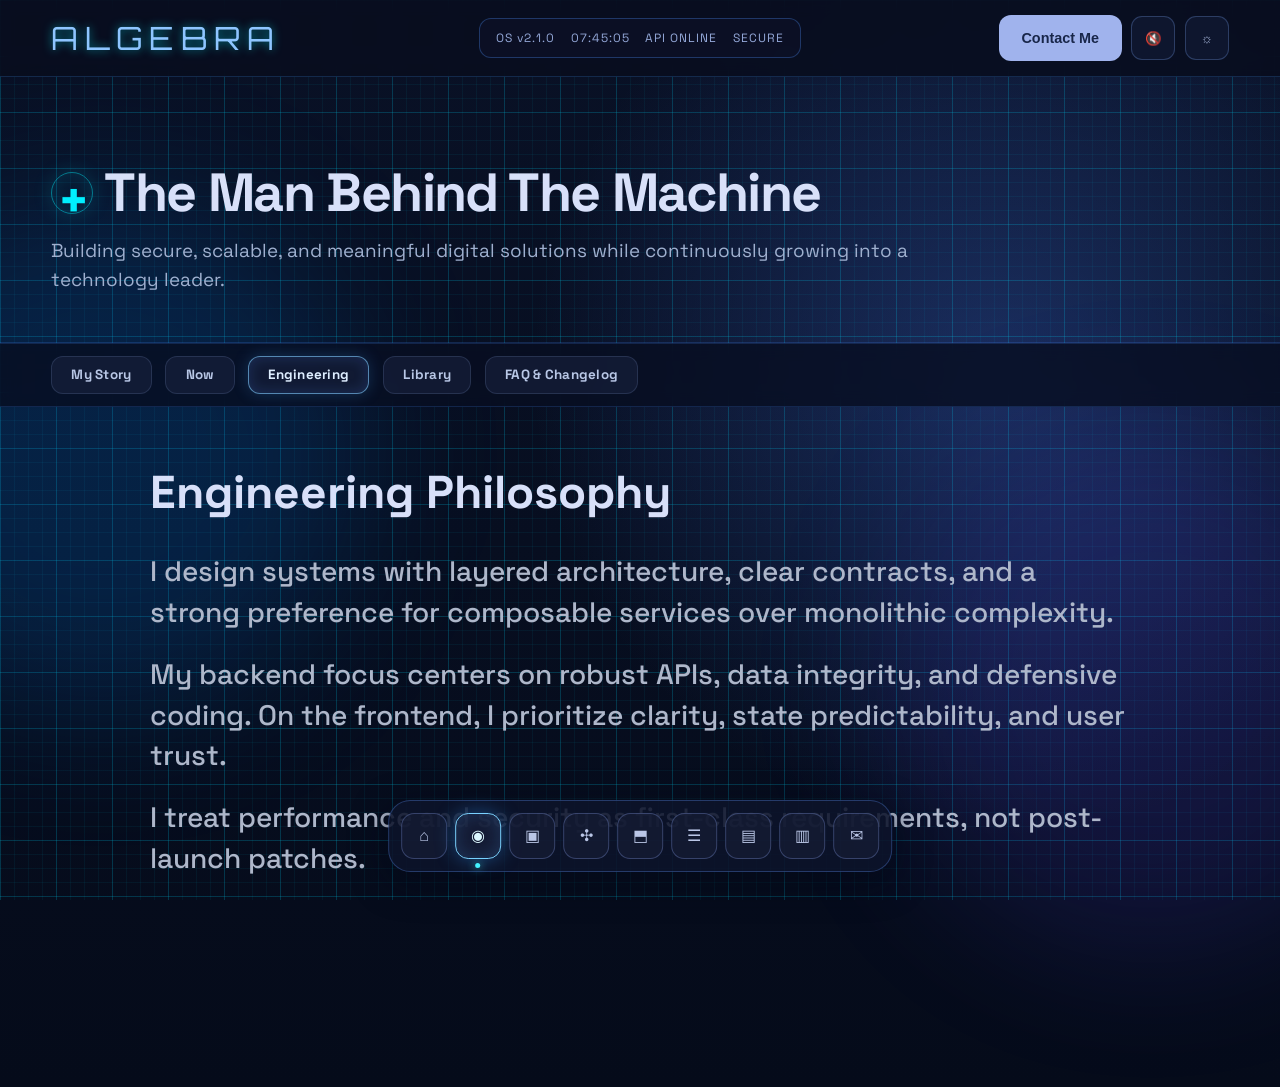
==== about-engineering.html @ c63bf6d0 "first commit" ====
<!DOCTYPE html>
<html lang="en">
  <head>
    <meta charset="UTF-8" />
    <meta name="viewport" content="width=device-width, initial-scale=1.0" />
    <title>ALGEBRA | About | Engineering</title>
    <link rel="preconnect" href="https://fonts.googleapis.com" />
    <link rel="preconnect" href="https://fonts.gstatic.com" crossorigin />
    <link href="https://fonts.googleapis.com/css2?family=Orbitron:wght@500;700&family=Space+Grotesk:wght@400;500;700&display=swap" rel="stylesheet" />
    <link rel="stylesheet" href="styles.css" />
  </head>
  <body>
    <div class="grid-bg"></div>
    <div class="ambient-glow glow-left"></div>
    <div class="ambient-glow glow-right"></div>

    <header class="topbar">
      <div class="container topbar-inner">
        <a class="logo" href="index.html">ALGEBRA</a>
        <div class="status-panel">
          <span>OS v2.1.0</span>
          <span id="clock">10:44:26</span>
          <span>API ONLINE</span>
          <span>SECURE</span>
        </div>
        <div class="topbar-actions">
          <button class="btn btn-soft" type="button">Contact Me</button>
          <button class="icon-btn" type="button" aria-label="Sound"><span>🔇</span></button>
          <button class="icon-btn" type="button" aria-label="Theme"><span>☼</span></button>
        </div>
      </div>
    </header>

    <main class="about-main">
      <section class="about-hero section">
        <div class="container">
          <h1><span class="title-chip">+</span> The Man Behind The Machine</h1>
          <p>
            Building secure, scalable, and meaningful digital solutions while continuously growing
            into a technology leader.
          </p>
        </div>
      </section>

      <section class="about-subnav-wrap">
        <div class="container">
          <nav class="about-subnav" aria-label="About Sub Pages">
            <a href="about.html">My Story</a>
            <a href="about-now.html">Now</a>
            <a href="about-engineering.html" class="active">Engineering</a>
            <a href="about-library.html">Library</a>
            <a href="about-faq.html">FAQ &amp; Changelog</a>
          </nav>
        </div>
      </section>

      <section class="about-content section">
        <div class="container about-content-inner">
          <h2 class="subpage-title">Engineering Philosophy</h2>
          <div class="about-prose">
            <p>I design systems with layered architecture, clear contracts, and a strong preference for composable services over monolithic complexity.</p>
            <p>My backend focus centers on robust APIs, data integrity, and defensive coding. On the frontend, I prioritize clarity, state predictability, and user trust.</p>
            <p>I treat performance and security as first-class requirements, not post-launch patches.</p>
          </div>
        </div>
      </section>
    </main>

    <nav class="dock" aria-label="Quick Navigation">
      <a href="index.html" aria-label="Home"><span class="dock-icon">⌂</span></a>
      <a href="about.html" class="active" aria-label="About"><span class="dock-icon">◉</span></a>
      <a href="projects.html" aria-label="Projects"><span class="dock-icon">▣</span></a>
      <a href="experience.html" aria-label="Experience"><span class="dock-icon">✣</span></a>
      <a href="services.html" aria-label="Services"><span class="dock-icon">⬒</span></a>
      <a href="cyber-command.html" aria-label="Cyber Command"><span class="dock-icon">☰</span></a>
      <a href="transmission.html" aria-label="Transmission"><span class="dock-icon">▤</span></a>
      <a href="resume.html" aria-label="Resume"><span class="dock-icon">▥</span></a>
      <a href="contact.html" aria-label="Contact"><span class="dock-icon">✉</span></a>
    </nav>

    <script src="script.js"></script>
  </body>
</html>
---- styles.css ----
:root {
  --bg-0: #060d1f;
  --bg-1: #0a1228;
  --bg-2: #0e1833;
  --line: rgba(0, 224, 255, 0.22);
  --line-soft: rgba(0, 224, 255, 0.08);
  --text: #d8e0f9;
  --muted: #9ea8c1;
  --cyan: #00f0ff;
  --cyan-soft: #00d9ff;
  --indigo: #4d63ff;
  --glass: rgba(14, 20, 41, 0.74);
  --glass-border: rgba(134, 183, 255, 0.2);
}

* {
  box-sizing: border-box;
}

html,
body {
  margin: 0;
  padding: 0;
}

html {
  scroll-behavior: smooth;
}

body {
  font-family: "Space Grotesk", sans-serif;
  color: var(--text);
  background:
    radial-gradient(circle at 78% 34%, rgba(74, 126, 255, 0.28) 0%, rgba(8, 14, 32, 0) 38%),
    linear-gradient(180deg, #091126 0%, #050b1a 100%);
  min-height: 100vh;
  line-height: 1.5;
  overflow-x: hidden;
}

a {
  color: inherit;
  text-decoration: none;
}

.grid-bg {
  position: fixed;
  inset: 0;
  pointer-events: none;
  z-index: -4;
  background-image:
    linear-gradient(to right, var(--line) 1px, transparent 1px),
    linear-gradient(to bottom, var(--line) 1px, transparent 1px),
    linear-gradient(to right, var(--line-soft) 1px, transparent 1px),
    linear-gradient(to bottom, var(--line-soft) 1px, transparent 1px);
  background-size:
    56px 56px,
    56px 56px,
    14px 14px,
    14px 14px;
  opacity: 0.72;
}

.ambient-glow {
  position: fixed;
  width: 40vw;
  height: 40vw;
  border-radius: 50%;
  filter: blur(70px);
  pointer-events: none;
  z-index: -3;
}

.glow-left {
  left: -12vw;
  top: 22vh;
  background: rgba(0, 140, 255, 0.16);
}

.glow-right {
  right: -10vw;
  top: 48vh;
  background: rgba(95, 76, 255, 0.14);
}

.container {
  width: min(1280px, 92vw);
  margin: 0 auto;
}

.section {
  padding: 5.5rem 0;
}

.topbar {
  position: sticky;
  top: 0;
  z-index: 30;
  background: rgba(8, 13, 30, 0.88);
  border-bottom: 1px solid rgba(65, 157, 255, 0.2);
  backdrop-filter: blur(8px);
}

.topbar-inner {
  min-height: 76px;
  display: grid;
  grid-template-columns: 1fr auto 1fr;
  align-items: center;
  gap: 1rem;
}

.logo {
  font-family: "Orbitron", sans-serif;
  font-size: 2rem;
  letter-spacing: 0.2em;
  color: #8ec5ff;
  text-shadow: 0 0 10px rgba(0, 242, 255, 0.6);
}

.status-panel {
  display: inline-flex;
  align-items: center;
  gap: 1rem;
  padding: 0.6rem 1rem;
  border: 1px solid rgba(79, 150, 255, 0.3);
  border-radius: 12px;
  background: rgba(14, 18, 41, 0.7);
  color: #93a7d7;
  font-size: 0.75rem;
  letter-spacing: 0.08em;
}

.topbar-actions {
  justify-self: end;
  display: flex;
  align-items: center;
  gap: 0.6rem;
}

.btn {
  border: 1px solid transparent;
  border-radius: 12px;
  font-weight: 700;
  font-size: 0.9rem;
  padding: 0.9rem 1.35rem;
  transition: 180ms ease;
}

.btn:hover {
  transform: translateY(-1px);
}

.btn-soft {
  background: rgba(173, 194, 255, 0.92);
  color: #182649;
}

.icon-btn {
  width: 44px;
  height: 44px;
  border: 1px solid rgba(128, 173, 255, 0.26);
  border-radius: 11px;
  display: grid;
  place-items: center;
  background: rgba(17, 25, 50, 0.8);
  color: #a8b7db;
}

.hero-section {
  min-height: calc(100vh - 76px);
  display: grid;
  align-items: center;
}

.page-shell {
  min-height: calc(100vh - 76px);
  display: grid;
  align-items: center;
}

.page-title-block h1 {
  margin: 0;
  font-size: clamp(2.4rem, 6vw, 4.3rem);
  line-height: 1;
}

.page-title-block p {
  margin: 1.2rem 0 0;
  color: var(--muted);
  max-width: 62ch;
  font-size: 1.08rem;
}

.about-main {
  padding-bottom: 7.5rem;
}

.about-hero {
  padding-bottom: 3rem;
  border-bottom: 1px solid rgba(72, 140, 255, 0.2);
}

.about-hero h1 {
  margin: 0;
  display: flex;
  align-items: center;
  gap: 0.7rem;
  font-size: clamp(2rem, 4.2vw, 4rem);
  line-height: 1.05;
  letter-spacing: -0.03em;
}

.title-chip {
  display: inline-grid;
  place-items: center;
  width: 42px;
  height: 42px;
  border-radius: 50%;
  border: 1px solid rgba(0, 241, 255, 0.45);
  color: #00efff;
  box-shadow: 0 0 20px rgba(0, 241, 255, 0.15), inset 0 0 20px rgba(0, 241, 255, 0.12);
}

.about-hero p {
  margin: 1rem 0 0;
  font-size: 1.18rem;
  color: #9fb0cf;
  max-width: 72ch;
}

.about-subnav-wrap {
  position: sticky;
  top: 76px;
  z-index: 20;
  background: rgba(8, 14, 33, 0.82);
  backdrop-filter: blur(8px);
  border-top: 1px solid rgba(72, 140, 255, 0.18);
  border-bottom: 1px solid rgba(72, 140, 255, 0.18);
}

.about-subnav {
  min-height: 62px;
  display: flex;
  align-items: center;
  gap: 0.85rem;
  overflow-x: auto;
  scrollbar-width: none;
}

.about-subnav::-webkit-scrollbar {
  display: none;
}

.about-subnav a {
  display: inline-flex;
  align-items: center;
  justify-content: center;
  white-space: nowrap;
  padding: 0.5rem 1.2rem;
  border-radius: 12px;
  border: 1px solid rgba(131, 158, 212, 0.18);
  background: rgba(29, 38, 67, 0.52);
  color: #b8c7e6;
  font-size: 0.84rem;
  font-weight: 700;
  letter-spacing: 0.02em;
  transition: 180ms ease;
}

.about-subnav a.active,
.about-subnav a:hover {
  border-color: rgba(124, 202, 255, 0.62);
  color: #deeeff;
  box-shadow: inset 0 0 14px rgba(84, 156, 255, 0.18), 0 0 16px rgba(66, 165, 255, 0.22);
}

.about-content {
  padding-top: 3.2rem;
}

.about-content-inner {
  width: min(980px, 92vw);
}

.about-profile-head {
  display: flex;
  align-items: center;
  gap: 1.2rem;
}

.about-profile-head img {
  width: 86px;
  height: 86px;
  border-radius: 12px;
  object-fit: cover;
  border: 1px solid rgba(136, 174, 255, 0.4);
}

.about-profile-head h2 {
  margin: 0;
  font-size: clamp(1.4rem, 2.8vw, 2.3rem);
  line-height: 1;
}

.about-profile-head p {
  margin: 0.35rem 0 0;
  color: #90a6d6;
  font-size: 1rem;
  text-transform: uppercase;
  letter-spacing: 0.06em;
  font-weight: 700;
}

.about-prose {
  margin-top: 1.5rem;
  display: grid;
  gap: 1.3rem;
}

.about-prose p {
  margin: 0;
  color: #aeb7ca;
  font-size: clamp(1.1rem, 2.2vw, 2rem);
  line-height: 1.45;
  font-weight: 500;
}

.subpage-title {
  margin: 0 0 1rem;
  font-size: clamp(1.8rem, 3.6vw, 3rem);
}

.hero-grid {
  display: grid;
  grid-template-columns: 1.1fr 0.9fr;
  align-items: center;
  gap: 2rem;
}

.eyebrow {
  display: inline-block;
  margin: 0 0 1.2rem;
  padding: 0.35rem 0.7rem;
  border-radius: 8px;
  background: rgba(88, 148, 255, 0.18);
  color: var(--cyan);
  font-size: 0.83rem;
  font-weight: 700;
  letter-spacing: 0.08em;
}

.hero-copy h1 {
  margin: 0;
  font-size: clamp(2.35rem, 6.2vw, 5.05rem);
  line-height: 0.98;
  letter-spacing: -0.03em;
  max-width: 11ch;
}

.subcopy {
  max-width: 60ch;
  color: var(--muted);
  margin: 1.7rem 0 2rem;
  font-size: 1.12rem;
}

.hero-cta {
  display: flex;
  align-items: center;
  gap: 0.75rem;
}

.btn-primary {
  background: linear-gradient(94deg, #06d5ff 5%, #4a35ff 95%);
  color: #ecf5ff;
  border-color: transparent;
}

.btn-outline {
  border-color: #07d8ff;
  color: #d3e6ff;
  background: rgba(5, 14, 28, 0.55);
}

.hero-orb {
  display: grid;
  place-items: center;
  width: min(32vw, 420px);
  aspect-ratio: 1;
  margin-inline: auto;
  position: relative;
  animation: orbFloat 7s ease-in-out infinite;
}

.hero-orb::before,
.hero-orb::after {
  content: "";
  position: absolute;
  border-radius: 50%;
  pointer-events: none;
}

.hero-orb::before {
  inset: -8%;
  border: 1px solid rgba(125, 174, 255, 0.24);
  box-shadow: 0 0 44px rgba(69, 170, 255, 0.2);
  animation: haloSpin 16s linear infinite;
}

.hero-orb::after {
  inset: -16%;
  background: radial-gradient(circle, rgba(70, 168, 255, 0.14) 0%, rgba(70, 168, 255, 0) 72%);
  filter: blur(8px);
  animation: haloPulse 5s ease-in-out infinite;
}

.wire {
  position: absolute;
  inset: 0;
  border-radius: 50%;
  border: 2px solid rgba(124, 149, 255, 0.72);
  box-shadow:
    0 0 40px rgba(100, 118, 255, 0.4),
    inset 0 0 40px rgba(106, 120, 255, 0.25);
  animation: wireSpin 12s linear infinite;
}

.wire::before,
.wire::after {
  content: "";
  position: absolute;
  inset: 10%;
  border-radius: 50%;
  border: 1px solid rgba(124, 149, 255, 0.48);
  transform: rotate(22deg);
}

.wire::after {
  inset: 18%;
  transform: rotate(-17deg);
}

.core {
  width: 38%;
  aspect-ratio: 1;
  border-radius: 50%;
  background: radial-gradient(circle at 35% 35%, #2ef6ff 0%, #0ca7ce 65%, #0a809e 100%);
  box-shadow: 0 0 60px rgba(0, 228, 255, 0.45);
  animation: corePulse 3.2s ease-in-out infinite;
}

@keyframes wireSpin {
  from {
    transform: rotate(0deg);
  }
  to {
    transform: rotate(360deg);
  }
}

@keyframes orbFloat {
  0%,
  100% {
    transform: translateY(0) scale(1);
  }
  30% {
    transform: translateY(-10px) scale(1.04);
  }
  65% {
    transform: translateY(7px) scale(0.97);
  }
}

@keyframes corePulse {
  0%,
  100% {
    transform: scale(0.92);
    box-shadow: 0 0 36px rgba(0, 228, 255, 0.36);
  }
  50% {
    transform: scale(1.09);
    box-shadow: 0 0 78px rgba(0, 228, 255, 0.62);
  }
}

@keyframes haloSpin {
  from {
    transform: rotate(0deg) scale(0.98);
  }
  to {
    transform: rotate(-360deg) scale(1.03);
  }
}

@keyframes haloPulse {
  0%,
  100% {
    opacity: 0.45;
    transform: scale(0.92);
  }
  50% {
    opacity: 0.85;
    transform: scale(1.04);
  }
}

.about-grid {
  display: grid;
  grid-template-columns: 0.9fr 1.1fr;
  gap: 2.2rem;
  align-items: center;
}

.about-image img {
  width: 100%;
  aspect-ratio: 3 / 4;
  object-fit: cover;
  border-radius: 10px;
  border: 1px solid rgba(153, 189, 255, 0.35);
  filter: grayscale(100%);
}

.about-copy h2 {
  font-size: clamp(1.75rem, 3.4vw, 2.8rem);
  margin-top: 0;
}

.about-copy p {
  color: var(--muted);
  font-size: 1.12rem;
}

.stats {
  margin-top: 2rem;
  display: grid;
  grid-template-columns: repeat(3, 1fr);
  gap: 1rem;
}

.stats article {
  background: rgba(17, 24, 49, 0.68);
  border: 1px solid rgba(125, 173, 255, 0.22);
  border-radius: 12px;
  text-align: center;
  padding: 1rem;
}

.stats h3 {
  margin: 0;
  color: var(--cyan);
  font-size: 1.95rem;
}

.stats p {
  margin: 0.35rem 0 0;
  font-size: 0.85rem;
  color: #9ca8c6;
  text-transform: uppercase;
  letter-spacing: 0.06em;
}

.section-title {
  margin: 0.2rem 0 0;
  font-size: clamp(2rem, 3.2vw, 3rem);
}

.cards {
  margin-top: 2.2rem;
  display: grid;
  grid-template-columns: repeat(3, minmax(220px, 1fr));
  gap: 1.3rem;
}

.glass-card {
  background: linear-gradient(180deg, rgba(12, 19, 42, 0.85) 0%, rgba(8, 14, 32, 0.75) 100%);
  border: 1px solid var(--glass-border);
  border-radius: 12px;
  padding: 2rem 1.6rem;
}

.card-icon {
  width: 64px;
  height: 64px;
  border-radius: 14px;
  display: grid;
  place-items: center;
  font-size: 1.5rem;
  background: rgba(36, 51, 90, 0.72);
  color: #b8c7ff;
  margin-bottom: 1.45rem;
}

.glass-card h3 {
  margin: 0;
  font-size: 2rem;
}

.glass-card p {
  color: var(--muted);
  margin: 1rem 0 1.4rem;
}

.tag-list {
  list-style: none;
  padding: 0;
  margin: 0;
  display: flex;
  flex-wrap: wrap;
  gap: 0.55rem;
}

.tag-list li {
  border: 1px solid rgba(162, 183, 226, 0.35);
  border-radius: 4px;
  padding: 0.32rem 0.58rem;
  color: #b3bfd9;
  font-size: 0.76rem;
  text-transform: uppercase;
}

.work-header {
  display: flex;
  align-items: end;
  justify-content: space-between;
  gap: 1rem;
}

.archive-link {
  color: #a8bcff;
  text-decoration: underline;
  text-underline-offset: 5px;
  font-weight: 600;
}

.work-grid {
  margin-top: 1.65rem;
  display: grid;
  grid-template-columns: repeat(2, minmax(300px, 1fr));
  gap: 1.65rem;
}

.project-card {
  padding: 0.25rem;
}

.project-card img {
  width: 100%;
  height: 420px;
  object-fit: cover;
  border-radius: 4px;
  border: 3px solid #08e7ff;
  margin-bottom: 1.2rem;
  box-shadow: 0 0 0 1px rgba(5, 29, 50, 0.8), 0 0 26px rgba(11, 210, 255, 0.2);
}

.project-type {
  margin: 0;
  color: #86a2dd;
  font-size: 0.78rem;
  letter-spacing: 0.14em;
  text-transform: uppercase;
  font-weight: 700;
}

.project-card h3 {
  font-size: clamp(2rem, 2.7vw, 2.55rem);
  line-height: 1.06;
  margin: 0.45rem 0 0.8rem;
  letter-spacing: -0.02em;
}

.project-card p {
  color: var(--muted);
  font-size: 1rem;
  max-width: 56ch;
}

.footer-section {
  margin-top: 2rem;
  border-top: 1px solid rgba(98, 147, 255, 0.18);
  background: linear-gradient(180deg, rgba(8, 16, 39, 0.7) 0%, rgba(6, 12, 28, 0.95) 100%);
  padding-bottom: 10rem;
}

.footer-grid {
  display: grid;
  grid-template-columns: 1.2fr 0.6fr 0.6fr;
  gap: 1.25rem;
}

.footer-grid p {
  color: var(--muted);
  max-width: 48ch;
}

.footer-links {
  display: grid;
  align-content: start;
  gap: 0.65rem;
}

.footer-links h4 {
  margin: 0 0 0.5rem;
}

.footer-links a {
  color: #c3cde6;
}

.copyright {
  margin-top: 2.6rem;
}

.dock {
  position: fixed;
  left: 50%;
  bottom: 28px;
  transform: translateX(-50%);
  background: rgba(13, 20, 43, 0.88);
  border: 1px solid rgba(97, 149, 255, 0.3);
  border-radius: 22px;
  padding: 0.74rem;
  display: flex;
  align-items: center;
  gap: 0.5rem;
  z-index: 45;
  box-shadow: 0 10px 35px rgba(3, 8, 24, 0.6);
}

.dock a {
  width: 46px;
  height: 46px;
  display: grid;
  place-items: center;
  border-radius: 13px;
  border: 1px solid rgba(149, 177, 255, 0.28);
  background: rgba(22, 28, 53, 0.76);
  color: #bac6e6;
  transition: 180ms ease;
  position: relative;
}

.dock-icon {
  display: block;
  line-height: 1;
}

.dock-label {
  display: none;
}

.dock a.active,
.dock a:hover {
  color: #dcf8ff;
  border-color: #79d1ff;
  box-shadow: inset 0 0 20px rgba(85, 174, 255, 0.2), 0 0 20px rgba(52, 158, 255, 0.38);
}

.dock a.active::after {
  content: "";
  position: absolute;
  width: 5px;
  height: 5px;
  border-radius: 50%;
  background: #43f3ff;
  bottom: -10px;
  box-shadow: 0 0 8px rgba(67, 243, 255, 0.85);
}

@media (max-width: 1080px) {
  .topbar-inner {
    grid-template-columns: 1fr;
    justify-items: center;
    padding: 0.85rem 0;
  }

  .topbar-actions {
    justify-self: center;
  }

  .hero-grid,
  .about-grid,
  .cards,
  .work-grid,
  .footer-grid {
    grid-template-columns: 1fr;
  }

  .hero-orb {
    width: min(70vw, 360px);
  }

  .stats {
    grid-template-columns: 1fr;
  }

  .work-header {
    align-items: start;
    flex-direction: column;
  }

  .project-card img {
    height: 320px;
  }
}

@media (max-width: 820px) {
  .section {
    padding: 4.2rem 0;
  }

  .topbar {
    border-bottom-color: rgba(47, 136, 255, 0.28);
  }

  .topbar-inner {
    grid-template-columns: 1fr auto;
    min-height: 86px;
    padding: 0.7rem 0;
    justify-items: stretch;
  }

  .logo {
    font-size: 2.05rem;
    line-height: 1;
    align-self: center;
    letter-spacing: 0.24em;
  }

  .status-panel,
  .topbar .btn-soft {
    display: none;
  }

  .topbar-actions {
    justify-self: end;
    gap: 0.5rem;
  }

  .icon-btn {
    width: 46px;
    height: 46px;
    border-radius: 13px;
  }

  .hero-section {
    min-height: auto;
    padding-top: 2.4rem;
  }

  .hero-grid {
    position: relative;
    gap: 0;
  }

  .hero-copy {
    position: relative;
    z-index: 2;
  }

  .hero-copy h1 {
    font-size: clamp(2.8rem, 11.2vw, 4rem);
    line-height: 0.96;
    letter-spacing: -0.04em;
    max-width: 12ch;
  }

  .subcopy {
    margin: 1.3rem 0 1.9rem;
    font-size: 1.05rem;
    max-width: 34ch;
  }

  .hero-orb {
    position: absolute;
    right: -4vw;
    top: 4%;
    width: min(68vw, 350px);
    opacity: 0.28;
    z-index: 1;
    pointer-events: none;
  }

  .hero-cta {
    margin-top: 1rem;
  }

  .about-copy h2,
  .section-title {
    font-size: clamp(1.8rem, 8vw, 2.5rem);
  }

  .about-copy p,
  .project-card p,
  .glass-card p {
    font-size: 1rem;
  }

  .project-card h3 {
    font-size: clamp(1.6rem, 7vw, 2.2rem);
  }

  .project-card img {
    height: 280px;
  }

  .about-hero {
    padding-bottom: 2rem;
  }

  .about-hero h1 {
    font-size: clamp(1.85rem, 8.2vw, 3rem);
  }

  .about-hero p {
    font-size: 1.02rem;
  }

  .about-subnav-wrap {
    top: 74px;
  }

  .about-profile-head {
    align-items: flex-start;
  }

  .about-profile-head p {
    font-size: 0.85rem;
  }

  .about-prose p {
    font-size: 1.06rem;
  }

  .footer-section {
    padding-bottom: 9rem;
  }

  .dock {
    left: 50%;
    bottom: 16px;
    width: min(92vw, 620px);
    border-radius: 22px;
    padding: 0.64rem;
    gap: 0.45rem;
    background: linear-gradient(90deg, rgba(7, 43, 72, 0.88) 0%, rgba(16, 23, 64, 0.92) 100%);
    border-color: rgba(89, 190, 255, 0.34);
    overflow-x: auto;
    scrollbar-width: none;
  }

  .dock::-webkit-scrollbar {
    display: none;
  }

  .dock a {
    min-width: 46px;
    width: 46px;
    height: 46px;
    border-radius: 13px;
    flex: 0 0 auto;
  }
}

@media (max-width: 640px) {
  .logo {
    font-size: 1.85rem;
  }

  .section {
    padding: 3.7rem 0;
  }

  .hero-copy h1 {
    font-size: clamp(2.45rem, 10.8vw, 3.65rem);
    max-width: 11ch;
  }

  .btn {
    width: 100%;
    text-align: center;
  }

  .hero-cta {
    flex-direction: column;
    align-items: stretch;
  }

  .work-grid,
  .cards,
  .stats {
    gap: 1rem;
  }

  .project-card img {
    height: 238px;
  }

  .topbar-inner {
    min-height: 74px;
  }

  .eyebrow {
    margin-bottom: 0.95rem;
  }

  .hero-orb {
    right: -8vw;
    width: min(78vw, 320px);
    opacity: 0.24;
  }

  .about-subnav {
    gap: 0.6rem;
  }

  .about-subnav a {
    padding: 0.45rem 0.95rem;
    font-size: 0.78rem;
  }

  .about-profile-head {
    flex-direction: column;
    gap: 0.75rem;
  }

  .title-chip {
    width: 34px;
    height: 34px;
  }

  .dock {
    width: min(95vw, 620px);
    justify-content: flex-start;
  }
}
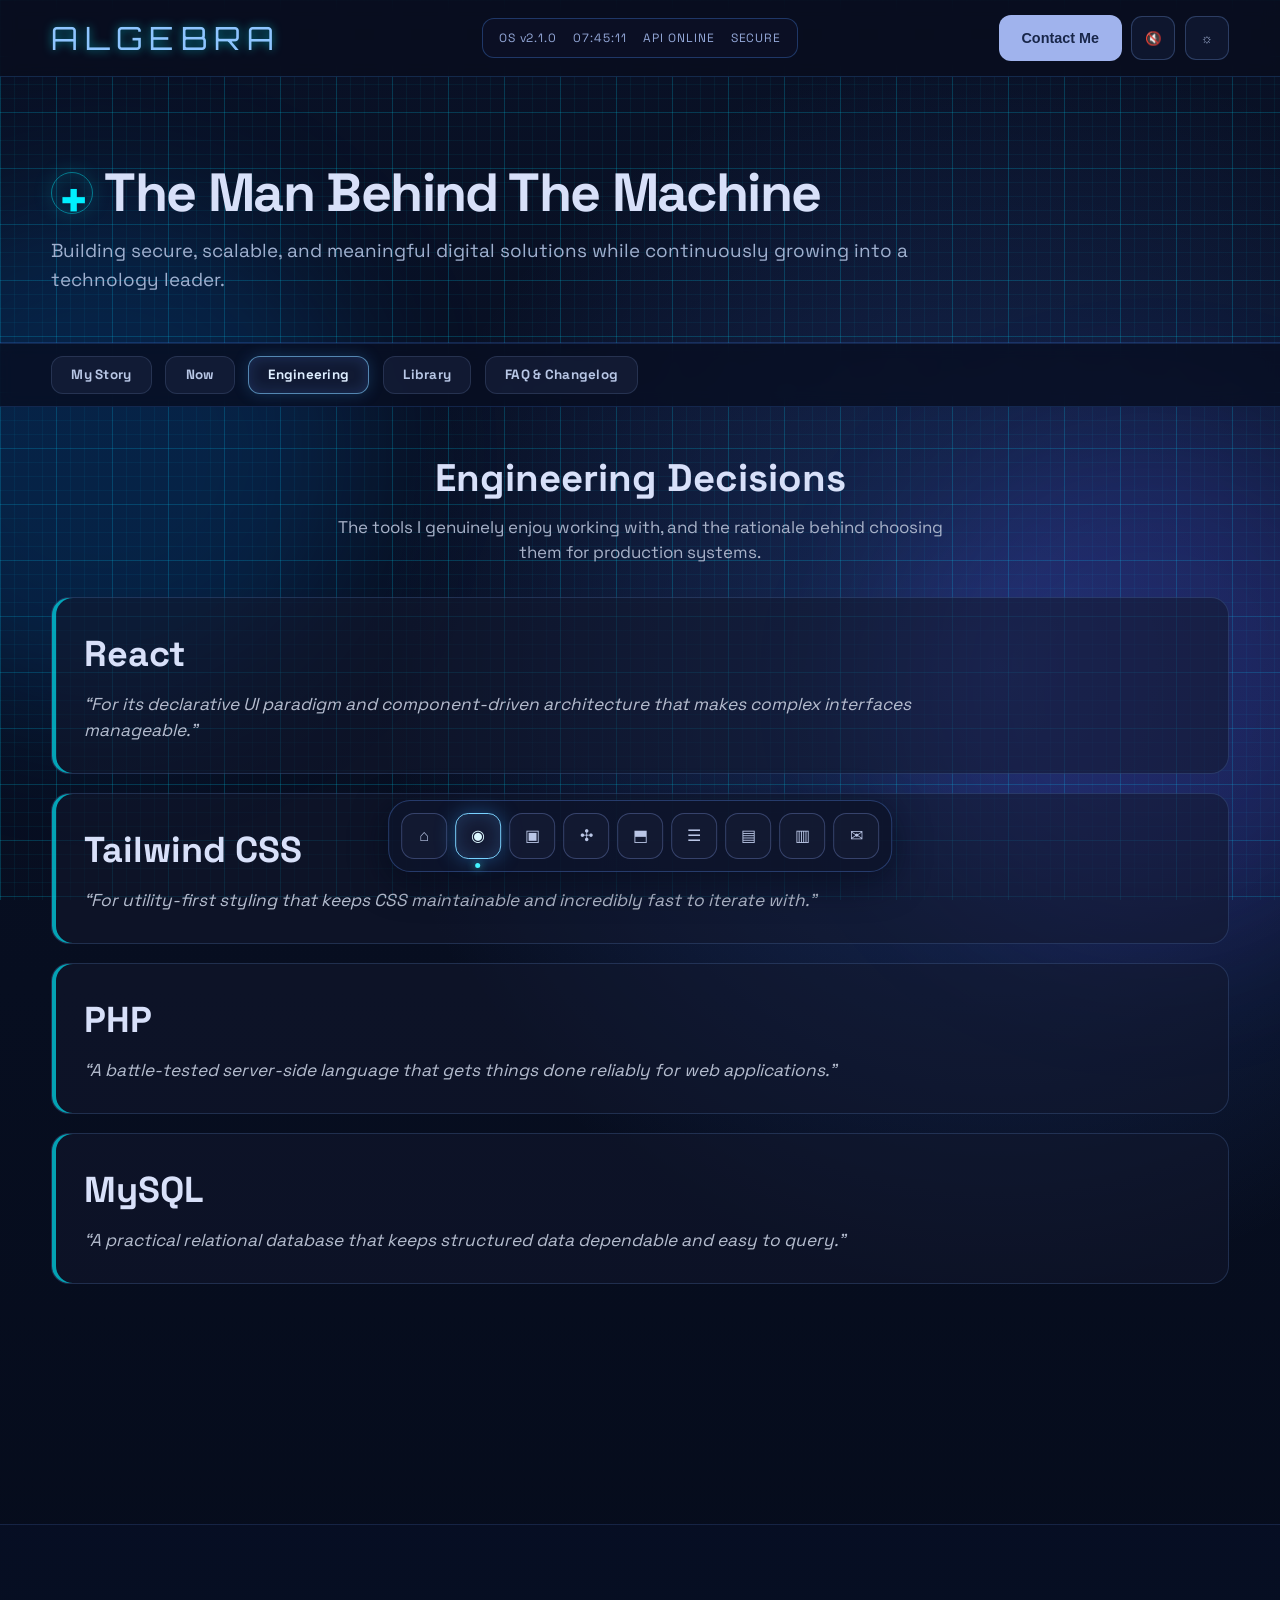
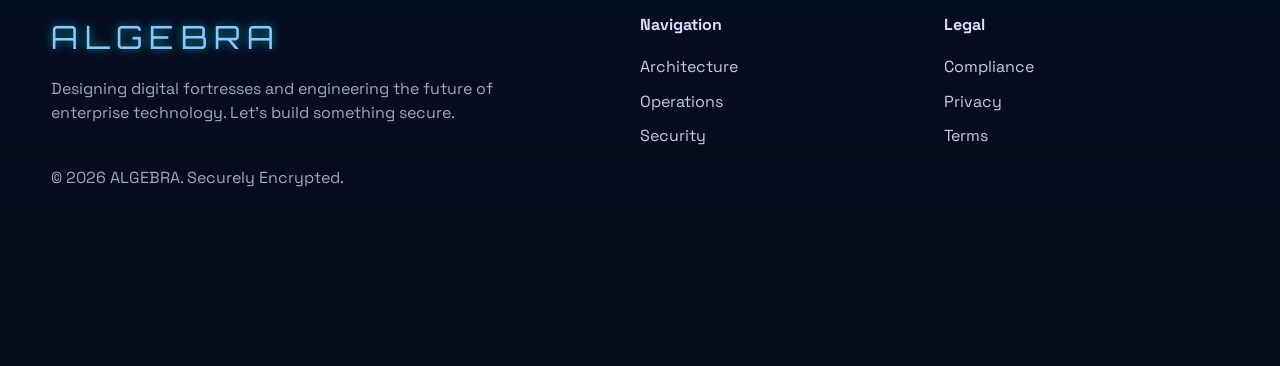
==== commit 19407056: "Refactor about pages and styles for improved layout and content organization" ====
--- a/about-engineering.html
+++ b/about-engineering.html
@@ -54,17 +54,64 @@
         </div>
       </section>
 
-      <section class="about-content section">
-        <div class="container about-content-inner">
-          <h2 class="subpage-title">Engineering Philosophy</h2>
-          <div class="about-prose">
-            <p>I design systems with layered architecture, clear contracts, and a strong preference for composable services over monolithic complexity.</p>
-            <p>My backend focus centers on robust APIs, data integrity, and defensive coding. On the frontend, I prioritize clarity, state predictability, and user trust.</p>
-            <p>I treat performance and security as first-class requirements, not post-launch patches.</p>
+      <section class="about-content section engineering-layout">
+        <div class="container engineering-grid">
+          <div class="engineering-intro">
+            <h2>Engineering Decisions</h2>
+            <p>
+              The tools I genuinely enjoy working with, and the rationale behind choosing them for
+              production systems.
+            </p>
+          </div>
+
+          <div class="engineering-stack">
+            <article class="engineering-card">
+              <h3>React</h3>
+              <p>“For its declarative UI paradigm and component-driven architecture that makes complex interfaces manageable.”</p>
+            </article>
+            <article class="engineering-card">
+              <h3>Tailwind CSS</h3>
+              <p>“For utility-first styling that keeps CSS maintainable and incredibly fast to iterate with.”</p>
+            </article>
+            <article class="engineering-card">
+              <h3>PHP</h3>
+              <p>“A battle-tested server-side language that gets things done reliably for web applications.”</p>
+            </article>
+            <article class="engineering-card">
+              <h3>MySQL</h3>
+              <p>“A practical relational database that keeps structured data dependable and easy to query.”</p>
+            </article>
           </div>
         </div>
       </section>
     </main>
+
+    <footer id="contact" class="section footer-section">
+      <div class="container footer-grid">
+        <div>
+          <a class="logo" href="index.html">ALGEBRA</a>
+          <p>
+            Designing digital fortresses and engineering the future of enterprise technology.
+            Let's build something secure.
+          </p>
+          <p class="copyright">&copy; 2026 ALGEBRA. Securely Encrypted.</p>
+        </div>
+
+        <div class="footer-links">
+          <h4>Navigation</h4>
+          <a href="about.html">Architecture</a>
+          <a href="projects.html">Operations</a>
+          <a href="services.html">Security</a>
+        </div>
+
+        <div class="footer-links">
+          <h4>Legal</h4>
+          <a href="#">Compliance</a>
+          <a href="#">Privacy</a>
+          <a href="#">Terms</a>
+        </div>
+      </div>
+    </footer>
 
     <nav class="dock" aria-label="Quick Navigation">
       <a href="index.html" aria-label="Home"><span class="dock-icon">⌂</span></a>
--- a/styles.css
+++ b/styles.css
@@ -191,6 +191,222 @@
   font-size: 1.08rem;
 }
 
+.projects-main {
+  padding-bottom: 7.5rem;
+}
+
+.projects-archive-grid {
+  position: relative;
+  min-height: 100vh;
+}
+
+.projects-filter {
+  min-height: 315px;
+  padding: 1.35rem 1.2rem;
+  border: 1px solid rgba(125, 173, 255, 0.16);
+  border-radius: 22px;
+  background: rgba(15, 20, 40, 0.38);
+  backdrop-filter: blur(6px);
+  position: fixed;
+  top: 88px;
+  left: max(4vw, calc((100vw - 1280px) / 2));
+  width: 230px;
+  z-index: 22;
+}
+
+.filter-label {
+  margin: 0;
+  font-size: 1.55rem;
+  line-height: 1.05;
+  color: #cad5f7;
+  font-weight: 700;
+}
+
+.filter-subtitle {
+  display: block;
+  margin-top: 0.35rem;
+  color: #8090b1;
+  font-size: 0.72rem;
+  letter-spacing: 0.12em;
+  text-transform: uppercase;
+  font-weight: 700;
+}
+
+.filter-list {
+  margin-top: 1.2rem;
+  display: grid;
+  gap: 0.7rem;
+}
+
+.filter-pill {
+  width: 100%;
+  min-height: 46px;
+  display: flex;
+  align-items: center;
+  gap: 0.75rem;
+  padding: 0.75rem 0.95rem;
+  border-radius: 11px;
+  border: 1px solid rgba(123, 151, 199, 0.18);
+  background: rgba(25, 33, 58, 0.52);
+  color: #b9c4de;
+  font-size: 0.82rem;
+  font-weight: 700;
+  text-align: left;
+  cursor: default;
+  transition: none;
+}
+
+.filter-pill.active {
+  background: linear-gradient(90deg, #123a8a 0%, #0d2d6b 100%);
+  color: #f0f6ff;
+  box-shadow: inset 0 0 0 1px rgba(101, 177, 255, 0.16), 0 0 20px rgba(11, 88, 220, 0.18);
+}
+
+.filter-pill:hover {
+  transform: none;
+  border-color: rgba(123, 151, 199, 0.18);
+  background: rgba(25, 33, 58, 0.52);
+  color: #b9c4de;
+}
+
+.projects-archive-content {
+  min-width: 0;
+  margin-left: calc(230px + 1.75rem);
+  width: calc(100% - 230px - 1.75rem);
+}
+
+.projects-header {
+  text-align: center;
+  padding-top: 0.15rem;
+}
+
+.projects-header h1 {
+  margin: 0;
+  font-size: clamp(2.8rem, 5.8vw, 4.75rem);
+  line-height: 0.95;
+  letter-spacing: -0.04em;
+}
+
+.projects-header p {
+  margin: 1rem auto 0;
+  max-width: 72ch;
+  font-size: 1.1rem;
+  color: #aeb7ca;
+}
+
+.projects-grid-section {
+  padding-top: 1rem;
+}
+
+.projects-grid {
+  display: grid;
+  grid-template-columns: repeat(2, minmax(0, 1fr));
+  gap: 1.35rem;
+  align-items: start;
+  margin-top: 1.1rem;
+}
+
+.project-showcase {
+  min-width: 0;
+  border: 1px solid rgba(125, 173, 255, 0.15);
+  border-radius: 18px;
+  background: rgba(18, 24, 45, 0.62);
+  overflow: hidden;
+  box-shadow: inset 0 0 0 1px rgba(6, 19, 40, 0.45);
+  min-height: 620px;
+}
+
+.project-thumb {
+  position: relative;
+}
+
+.project-thumb img {
+  width: 100%;
+  height: 255px;
+  display: block;
+  object-fit: cover;
+}
+
+.project-tag {
+  position: absolute;
+  top: 0.95rem;
+  left: 1rem;
+  z-index: 2;
+  padding: 0.3rem 0.62rem;
+  border-radius: 999px;
+  border: 1px solid rgba(0, 240, 255, 0.3);
+  background: rgba(8, 14, 32, 0.4);
+  color: #00f0ff;
+  font-size: 0.68rem;
+  font-weight: 700;
+  letter-spacing: 0.04em;
+  text-transform: uppercase;
+}
+
+.project-body {
+  padding: 1.15rem 1.2rem 1.2rem;
+  min-height: 345px;
+}
+
+.project-body h2 {
+  margin: 0;
+  font-size: clamp(1.55rem, 2.55vw, 2.1rem);
+  line-height: 1.08;
+  letter-spacing: -0.02em;
+}
+
+.project-body p {
+  margin: 0.8rem 0 0;
+  color: #b6bed1;
+  font-size: 0.96rem;
+  line-height: 1.5;
+}
+
+.project-body p strong {
+  color: #f1b0a0;
+  text-transform: uppercase;
+  font-size: 0.8rem;
+  letter-spacing: 0.03em;
+}
+
+.project-tags {
+  display: flex;
+  flex-wrap: wrap;
+  gap: 0.55rem;
+  margin-top: 1rem;
+}
+
+.project-showcase {
+  min-height: 620px;
+}
+
+.project-body {
+  min-height: 345px;
+}
+
+.project-tags span {
+  border: 1px solid rgba(0, 240, 255, 0.32);
+  border-radius: 4px;
+  padding: 0.3rem 0.52rem;
+  color: #00f0ff;
+  font-size: 0.74rem;
+  font-weight: 700;
+}
+
+.project-cta {
+  margin-top: 1.25rem;
+  display: inline-flex;
+  align-items: center;
+  justify-content: center;
+  min-height: 40px;
+  padding: 0 1.2rem;
+  border-radius: 10px;
+  background: linear-gradient(94deg, #22e6ff 0%, #4a35ff 100%);
+  color: #041529;
+  font-weight: 700;
+  font-size: 0.88rem;
+}
+
 .about-main {
   padding-bottom: 7.5rem;
 }
@@ -330,6 +546,250 @@
   font-size: clamp(1.8rem, 3.6vw, 3rem);
 }
 
+.section-head-inline {
+  display: flex;
+  align-items: center;
+  gap: 0.7rem;
+  margin-bottom: 1.7rem;
+}
+
+.section-head-inline h2,
+.engineering-intro h2,
+.library-head h2,
+.faq-column h2,
+.changelog-column h2 {
+  margin: 0;
+  font-size: clamp(1.55rem, 3vw, 2.6rem);
+  line-height: 1.05;
+}
+
+.section-head-icon {
+  color: #d7dbff;
+  font-size: 1.35rem;
+}
+
+.now-grid {
+  display: grid;
+  grid-template-columns: 1.1fr 0.9fr;
+  gap: 2.2rem;
+  align-items: start;
+}
+
+.now-list {
+  display: grid;
+  gap: 1rem;
+}
+
+.now-item {
+  display: grid;
+  grid-template-columns: auto 1fr;
+  align-items: center;
+  gap: 1rem;
+  padding: 1.05rem 1.1rem;
+  border: 1px solid rgba(125, 173, 255, 0.18);
+  border-radius: 4px;
+  background: rgba(19, 24, 46, 0.55);
+}
+
+.now-bullet {
+  width: 20px;
+  height: 20px;
+  border-radius: 50%;
+  border: 2px solid #b2c2ff;
+  box-shadow: inset 0 0 0 4px rgba(8, 14, 32, 0.95);
+}
+
+.now-item p {
+  margin: 0;
+  font-size: 1.04rem;
+  color: #ced6ea;
+}
+
+.now-right {
+  padding-left: 0.4rem;
+}
+
+.now-bullets {
+  margin: 0;
+  padding-left: 1.2rem;
+  display: grid;
+  gap: 1rem;
+  color: #c8d0e3;
+  font-size: 1.08rem;
+}
+
+.engineering-grid {
+  display: grid;
+  gap: 2rem;
+}
+
+.engineering-intro {
+  text-align: center;
+  max-width: 760px;
+  margin: 0 auto;
+}
+
+.engineering-intro p {
+  margin: 1rem auto 0;
+  color: #a7b1c8;
+  font-size: 1.06rem;
+  max-width: 58ch;
+}
+
+.engineering-stack {
+  display: grid;
+  gap: 1.2rem;
+}
+
+.engineering-card {
+  position: relative;
+  padding: 1.8rem 1.6rem 1.8rem 2rem;
+  border: 1px solid rgba(125, 173, 255, 0.18);
+  border-radius: 18px;
+  background: rgba(19, 24, 46, 0.55);
+  box-shadow: inset 4px 0 0 rgba(0, 238, 255, 0.65);
+}
+
+.engineering-card h3 {
+  margin: 0 0 0.7rem;
+  font-size: clamp(1.6rem, 3vw, 2.25rem);
+}
+
+.engineering-card p {
+  margin: 0;
+  color: #b5bdcf;
+  font-style: italic;
+  font-size: 1.08rem;
+  max-width: 80ch;
+}
+
+.library-grid {
+  display: grid;
+  gap: 2rem;
+}
+
+.library-head {
+  text-align: center;
+  max-width: 760px;
+  margin: 0 auto;
+}
+
+.library-head p {
+  margin: 1rem auto 0;
+  color: #a7b1c8;
+  font-size: 1.06rem;
+  max-width: 60ch;
+}
+
+.library-columns {
+  display: grid;
+  grid-template-columns: repeat(2, minmax(0, 1fr));
+  gap: 1.25rem;
+}
+
+.library-panel {
+  padding: 1.8rem;
+  border: 1px solid rgba(125, 173, 255, 0.18);
+  border-radius: 18px;
+  background: rgba(19, 24, 46, 0.55);
+}
+
+.library-panel h3 {
+  margin: 0 0 1rem;
+  font-size: 1.45rem;
+}
+
+.library-panel ul {
+  margin: 0;
+  padding-left: 1.1rem;
+  display: grid;
+  gap: 0.8rem;
+  color: #c9d2e6;
+}
+
+.faq-layout {
+  padding-top: 2.5rem;
+}
+
+.faq-grid {
+  display: grid;
+  grid-template-columns: 1.05fr 0.95fr;
+  gap: 2.5rem;
+  align-items: start;
+}
+
+.faq-column,
+.changelog-column {
+  min-width: 0;
+}
+
+.faq-column {
+  padding-right: 1rem;
+}
+
+.faq-item {
+  margin-top: 1.55rem;
+}
+
+.faq-item h3 {
+  margin: 0 0 0.55rem;
+  color: var(--cyan);
+  font-size: 1.02rem;
+  line-height: 1.25;
+}
+
+.faq-item p {
+  margin: 0;
+  color: #c5ccda;
+  font-size: 1.02rem;
+  line-height: 1.55;
+  max-width: 46ch;
+}
+
+.version-block {
+  position: relative;
+  padding-left: 1.3rem;
+  margin-top: 2rem;
+}
+
+.version-block::before {
+  content: "";
+  position: absolute;
+  left: 0.27rem;
+  top: 0.8rem;
+  width: 8px;
+  height: 8px;
+  border-radius: 50%;
+  background: #8a9be6;
+  box-shadow: 0 0 0 4px rgba(138, 155, 230, 0.15);
+}
+
+.version-head {
+  display: flex;
+  align-items: baseline;
+  gap: 0.8rem;
+  margin-bottom: 0.95rem;
+}
+
+.version-head strong {
+  font-size: 1rem;
+  color: #cfd8ee;
+}
+
+.version-head span {
+  color: #6f7c95;
+  font-size: 0.88rem;
+}
+
+.version-block ul {
+  margin: 0;
+  padding-left: 1.2rem;
+  display: grid;
+  gap: 0.7rem;
+  color: #c7cede;
+  font-size: 1.02rem;
+}
+
 .hero-grid {
   display: grid;
   grid-template-columns: 1.1fr 0.9fr;
@@ -801,6 +1261,37 @@
 
   .project-card img {
     height: 320px;
+  }
+
+  .projects-hero-inner,
+  .projects-grid {
+    grid-template-columns: 1fr;
+  }
+
+  .projects-filter {
+    min-height: auto;
+    position: fixed;
+    top: 90px;
+    left: 4vw;
+  }
+
+  .projects-header {
+    text-align: left;
+    padding-top: 0;
+  }
+
+  .projects-header p {
+    margin-left: 0;
+  }
+
+  .projects-archive-content {
+    margin-left: 0;
+    width: 100%;
+    padding-left: calc(min(230px, 84vw) + 1rem);
+  }
+
+  .project-thumb img {
+    height: 250px;
   }
 }
 
@@ -960,6 +1451,48 @@
     border-radius: 13px;
     flex: 0 0 auto;
   }
+
+  .projects-header h1 {
+    font-size: clamp(2.2rem, 10vw, 3.4rem);
+  }
+
+  .projects-filter {
+    border-radius: 18px;
+    width: min(230px, 84vw);
+    left: 3vw;
+  }
+
+  .filter-label {
+    font-size: 1.35rem;
+  }
+
+  .project-thumb img {
+    height: 225px;
+  }
+
+  .project-body {
+    padding: 1rem 1rem 1.15rem;
+  }
+
+  .project-body h2 {
+    font-size: clamp(1.45rem, 7vw, 2rem);
+  }
+
+  .projects-archive-content {
+    padding-left: calc(min(230px, 84vw) + 1rem);
+  }
+}
+
+@media (max-width: 640px) {
+  .projects-filter {
+    width: min(220px, 84vw);
+    top: 84px;
+    left: 3vw;
+  }
+
+  .projects-archive-content {
+    padding-left: calc(min(220px, 84vw) + 0.85rem);
+  }
 }
 
 @media (max-width: 640px) {
@@ -1019,6 +1552,35 @@
     font-size: 0.78rem;
   }
 
+  .now-grid,
+  .faq-grid,
+  .library-columns {
+    grid-template-columns: 1fr;
+  }
+
+  .faq-column,
+  .now-right {
+    padding-right: 0;
+    padding-left: 0;
+  }
+
+  .engineering-card,
+  .library-panel {
+    border-radius: 14px;
+  }
+
+  .now-item {
+    padding: 0.95rem;
+  }
+
+  .faq-item p,
+  .engineering-card p,
+  .library-panel li,
+  .now-item p,
+  .now-bullets {
+    font-size: 0.98rem;
+  }
+
   .about-profile-head {
     flex-direction: column;
     gap: 0.75rem;
